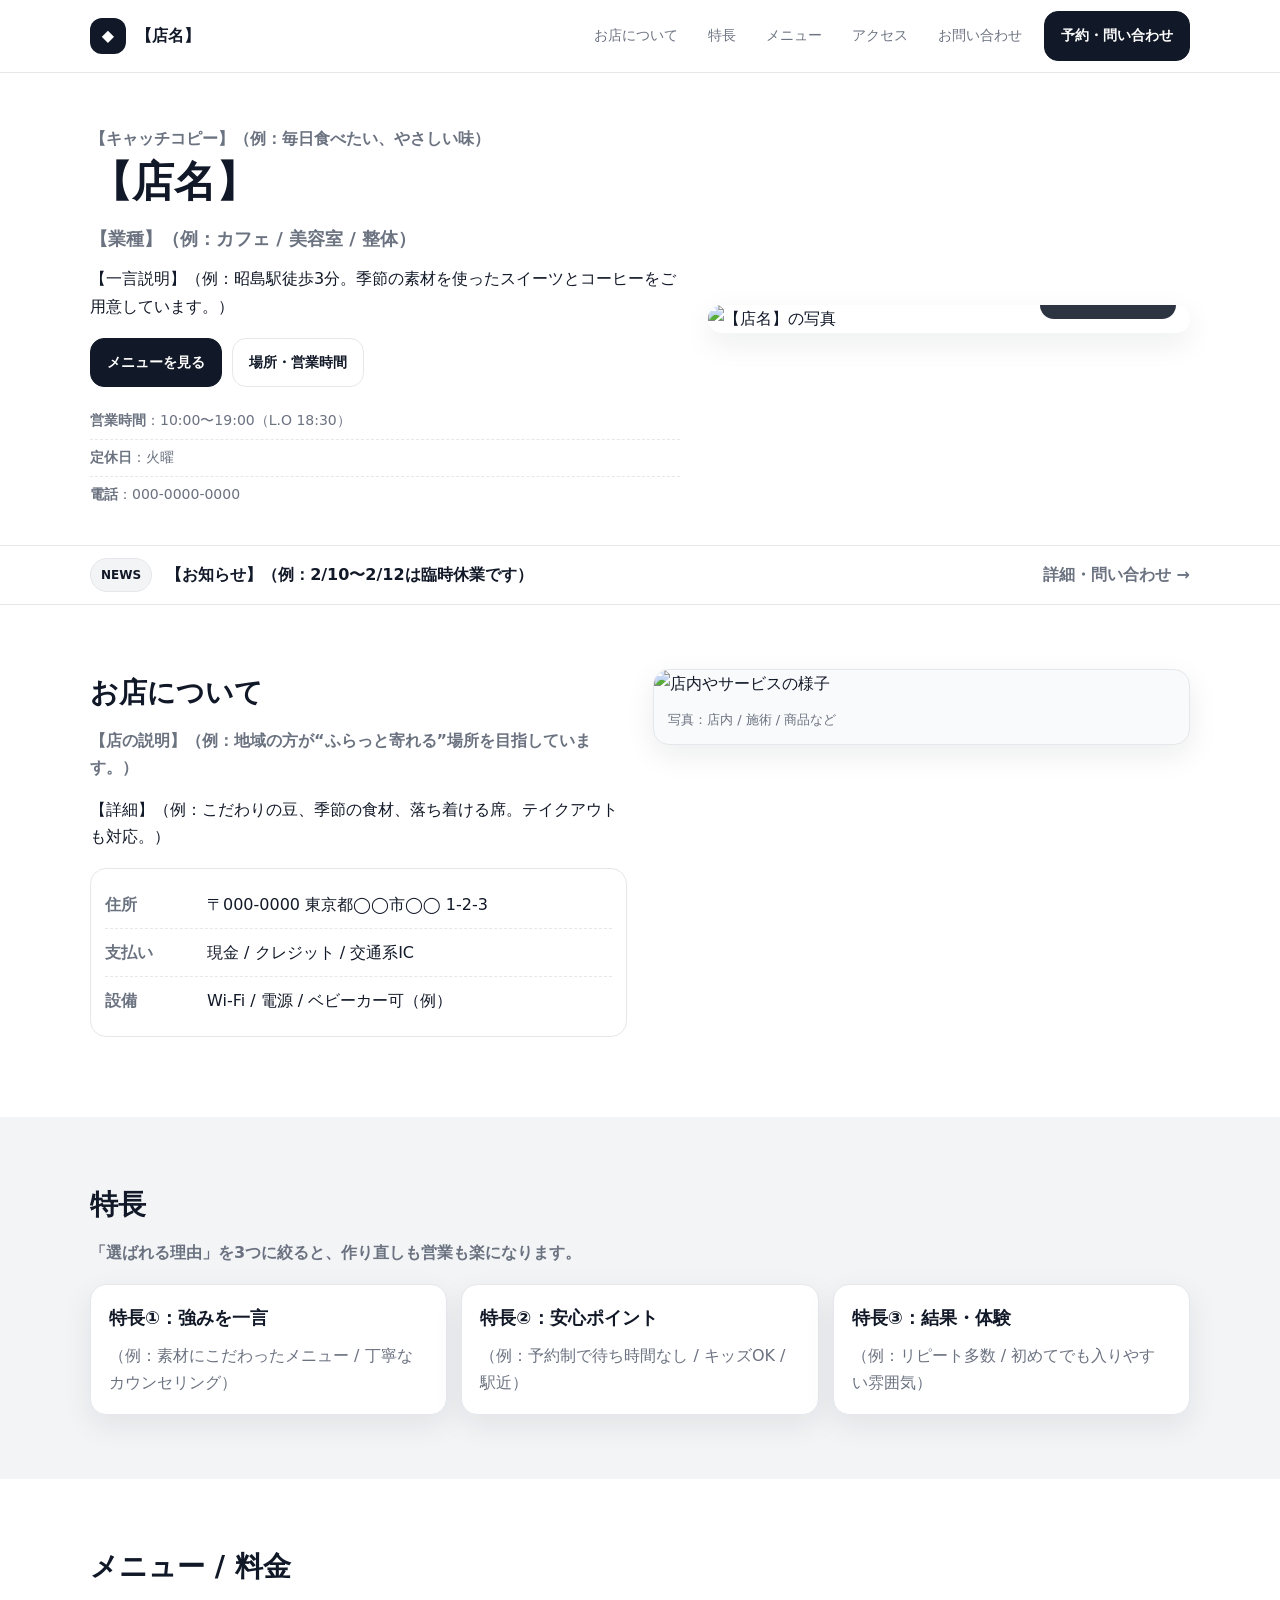
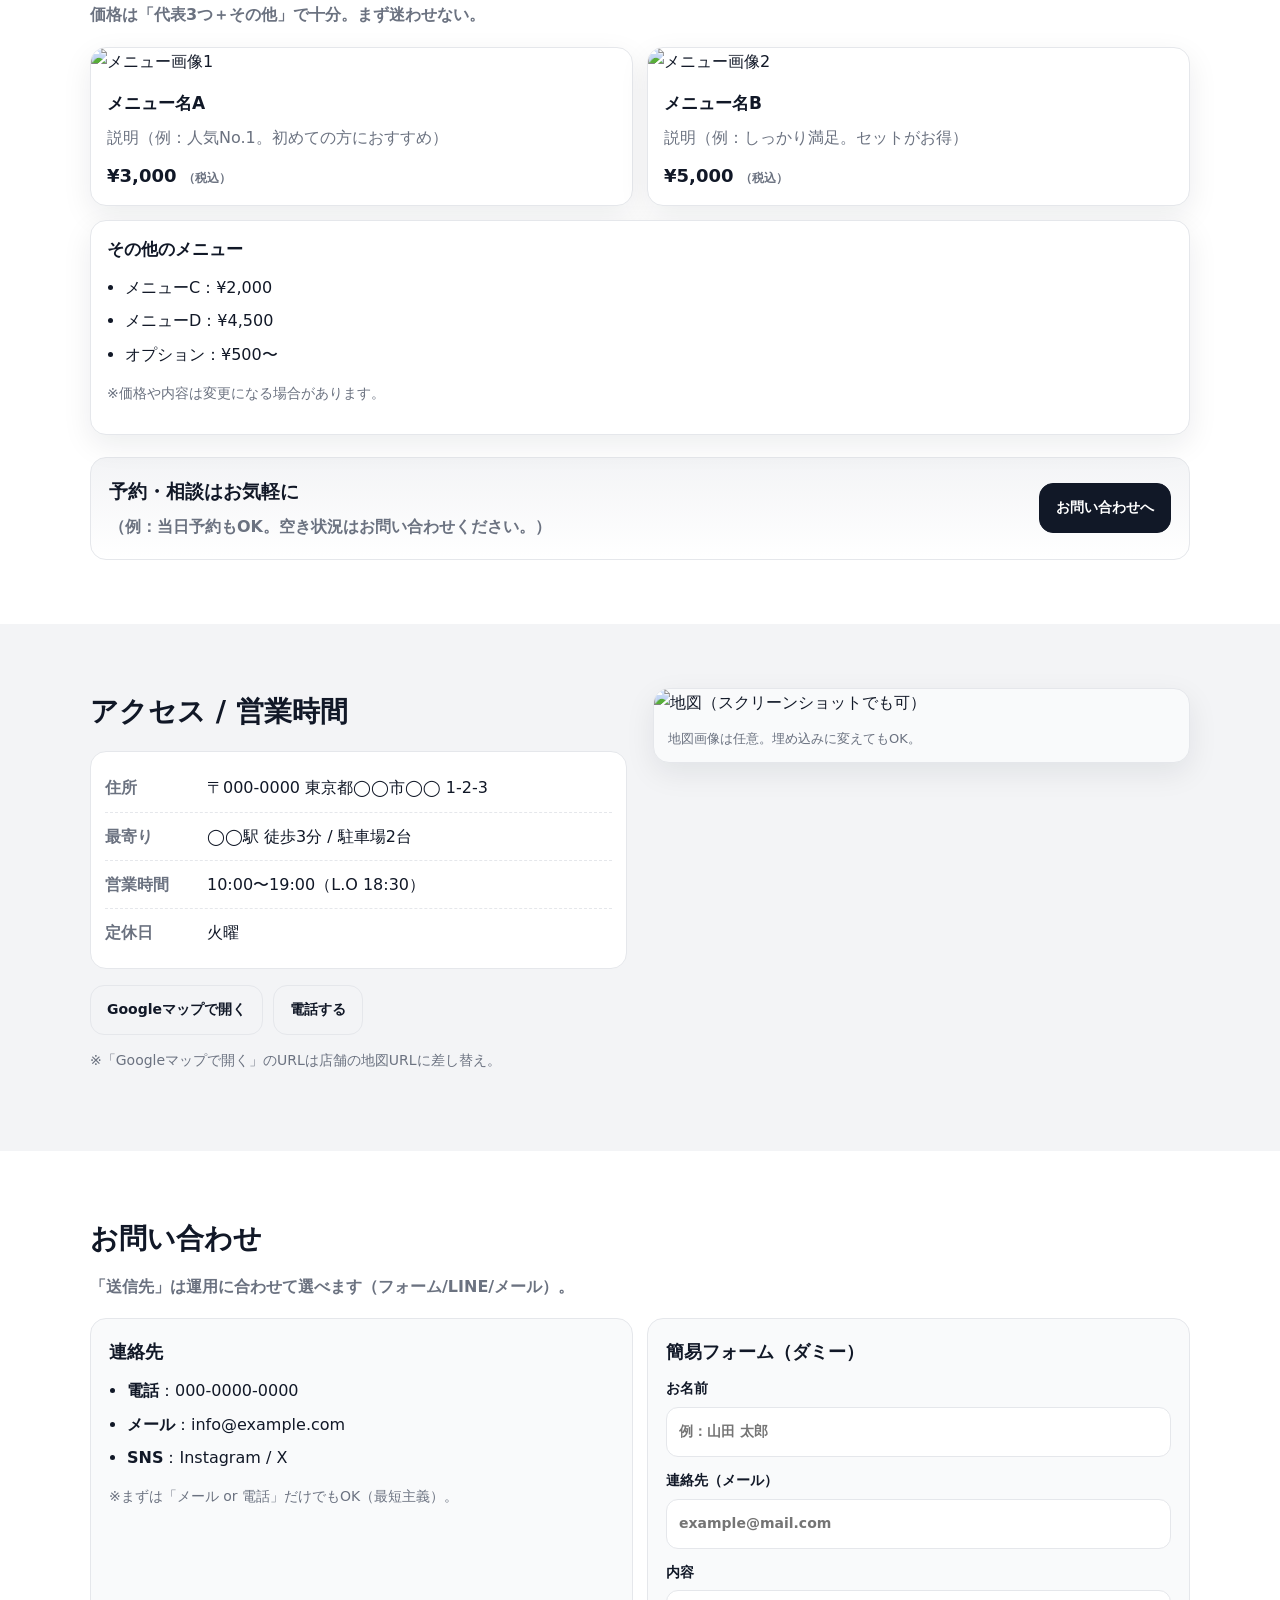
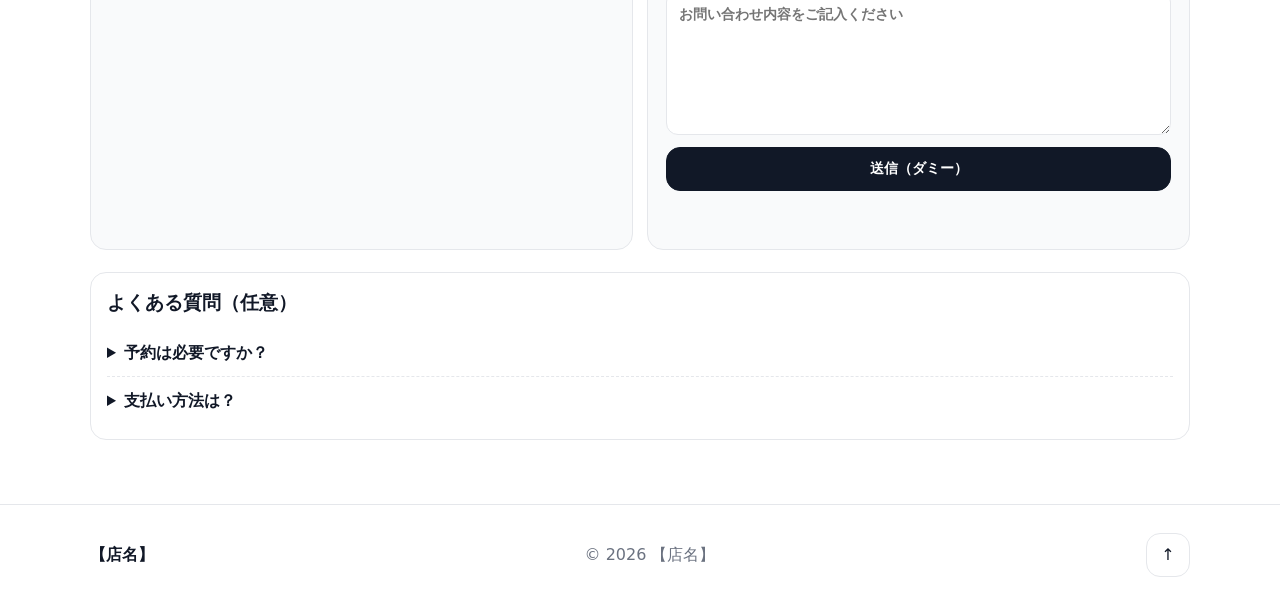
==== index.html @ d82c8470 "サイトテンプレート作成" ====
<!doctype html>
<html lang="ja">
<head>
  <meta charset="utf-8" />
  <meta name="viewport" content="width=device-width, initial-scale=1" />
  <meta name="description" content="【店名】の公式サイト。営業時間・アクセス・メニュー・お問い合わせはこちら。" />
  <title>【店名】｜公式サイト</title>

  <!-- OGP（SNS共有用） -->
  <meta property="og:title" content="【店名】｜公式サイト" />
  <meta property="og:description" content="【店名】の営業時間・アクセス・メニュー・お問い合わせはこちら。" />
  <meta property="og:type" content="website" />
  <meta property="og:image" content="img/hero.jpg" />

  <link rel="preconnect" href="https://fonts.googleapis.com">
  <!-- 使うなら：Google Fonts（任意）
  <link rel="preconnect" href="https://fonts.gstatic.com" crossorigin>
  <link href="https://fonts.googleapis.com/css2?family=Noto+Sans+JP:wght@400;600;700&display=swap" rel="stylesheet">
  -->
  <link rel="stylesheet" href="css/style.css" />
</head>

<body>
  <!-- 固定ヘッダー -->
  <header class="site-header" id="top">
    <div class="container header-inner">
      <a class="brand" href="#top" aria-label="トップへ">
        <span class="brand-mark">◆</span>
        <span class="brand-name">【店名】</span>
      </a>

      <button class="nav-toggle" type="button" aria-label="メニューを開く" aria-expanded="false" aria-controls="site-nav">
        <span class="nav-toggle-bar"></span>
        <span class="nav-toggle-bar"></span>
        <span class="nav-toggle-bar"></span>
      </button>

      <nav class="site-nav" id="site-nav" aria-label="メインナビゲーション">
        <a href="#about">お店について</a>
        <a href="#features">特長</a>
        <a href="#menu">メニュー</a>
        <a href="#access">アクセス</a>
        <a href="#contact">お問い合わせ</a>
      </nav>

      <a class="btn btn-primary header-cta" href="#contact">予約・問い合わせ</a>
    </div>
  </header>

  <main>
    <!-- ヒーロー -->
    <section class="hero">
      <div class="container hero-inner">
        <div class="hero-copy">
          <p class="hero-kicker">【キャッチコピー】（例：毎日食べたい、やさしい味）</p>
          <h1 class="hero-title">【店名】<br><span class="hero-sub">【業種】（例：カフェ / 美容室 / 整体）</span></h1>
          <p class="hero-lead">
            【一言説明】（例：昭島駅徒歩3分。季節の素材を使ったスイーツとコーヒーをご用意しています。）
          </p>

          <div class="hero-actions">
            <a class="btn btn-primary" href="#menu">メニューを見る</a>
            <a class="btn btn-ghost" href="#access">場所・営業時間</a>
          </div>

          <ul class="hero-meta">
            <li><strong>営業時間</strong>：10:00〜19:00（L.O 18:30）</li>
            <li><strong>定休日</strong>：火曜</li>
            <li><strong>電話</strong>：000-0000-0000</li>
          </ul>
        </div>

        <div class="hero-media">
          <img src="img/hero.jpg" alt="【店名】の写真" loading="eager" />
          <div class="hero-badge">
            <p class="badge-title">当日予約OK</p>
            <p class="badge-sub">（空き状況による）</p>
          </div>
        </div>
      </div>
    </section>

    <!-- お知らせ（任意） -->
    <section class="notice" aria-label="お知らせ">
      <div class="container notice-inner">
        <p class="notice-label">NEWS</p>
        <p class="notice-text">【お知らせ】（例：2/10〜2/12は臨時休業です）</p>
        <a class="notice-link" href="#contact">詳細・問い合わせ →</a>
      </div>
    </section>

    <!-- お店について -->
    <section class="section" id="about">
      <div class="container grid-2">
        <div>
          <h2 class="section-title">お店について</h2>
          <p class="section-lead">
            【店の説明】（例：地域の方が“ふらっと寄れる”場所を目指しています。）
          </p>
          <p class="section-text">
            【詳細】（例：こだわりの豆、季節の食材、落ち着ける席。テイクアウトも対応。）
          </p>

          <dl class="kv">
            <div class="kv-row">
              <dt>住所</dt>
              <dd>〒000-0000 東京都◯◯市◯◯ 1-2-3</dd>
            </div>
            <div class="kv-row">
              <dt>支払い</dt>
              <dd>現金 / クレジット / 交通系IC</dd>
            </div>
            <div class="kv-row">
              <dt>設備</dt>
              <dd>Wi-Fi / 電源 / ベビーカー可（例）</dd>
            </div>
          </dl>
        </div>

        <div class="media-card">
          <img src="img/about.jpg" alt="店内やサービスの様子" loading="lazy" />
          <p class="media-caption">写真：店内 / 施術 / 商品など</p>
        </div>
      </div>
    </section>

    <!-- 特長 -->
    <section class="section section-alt" id="features">
      <div class="container">
        <h2 class="section-title">特長</h2>
        <p class="section-lead">「選ばれる理由」を3つに絞ると、作り直しも営業も楽になります。</p>

        <div class="cards">
          <article class="card">
            <h3 class="card-title">特長①：強みを一言</h3>
            <p class="card-text">（例：素材にこだわったメニュー / 丁寧なカウンセリング）</p>
          </article>

          <article class="card">
            <h3 class="card-title">特長②：安心ポイント</h3>
            <p class="card-text">（例：予約制で待ち時間なし / キッズOK / 駅近）</p>
          </article>

          <article class="card">
            <h3 class="card-title">特長③：結果・体験</h3>
            <p class="card-text">（例：リピート多数 / 初めてでも入りやすい雰囲気）</p>
          </article>
        </div>
      </div>
    </section>

    <!-- メニュー（料金） -->
    <section class="section" id="menu">
      <div class="container">
        <h2 class="section-title">メニュー / 料金</h2>
        <p class="section-lead">価格は「代表3つ＋その他」で十分。まず迷わせない。</p>

        <div class="menu-grid">
          <article class="menu-item">
            <img src="img/menu1.jpg" alt="メニュー画像1" loading="lazy" />
            <div class="menu-body">
              <h3 class="menu-title">メニュー名A</h3>
              <p class="menu-desc">説明（例：人気No.1。初めての方におすすめ）</p>
              <p class="menu-price">¥3,000 <span class="menu-note">（税込）</span></p>
            </div>
          </article>

          <article class="menu-item">
            <img src="img/menu2.jpg" alt="メニュー画像2" loading="lazy" />
            <div class="menu-body">
              <h3 class="menu-title">メニュー名B</h3>
              <p class="menu-desc">説明（例：しっかり満足。セットがお得）</p>
              <p class="menu-price">¥5,000 <span class="menu-note">（税込）</span></p>
            </div>
          </article>

          <article class="menu-item menu-item-wide">
            <div class="menu-body">
              <h3 class="menu-title">その他のメニュー</h3>
              <ul class="list">
                <li>メニューC：¥2,000</li>
                <li>メニューD：¥4,500</li>
                <li>オプション：¥500〜</li>
              </ul>
              <p class="small">※価格や内容は変更になる場合があります。</p>
            </div>
          </article>
        </div>

        <div class="cta-band">
          <div>
            <h3 class="cta-title">予約・相談はお気軽に</h3>
            <p class="cta-text">（例：当日予約もOK。空き状況はお問い合わせください。）</p>
          </div>
          <a class="btn btn-primary" href="#contact">お問い合わせへ</a>
        </div>
      </div>
    </section>

    <!-- アクセス -->
    <section class="section section-alt" id="access">
      <div class="container grid-2">
        <div>
          <h2 class="section-title">アクセス / 営業時間</h2>

          <dl class="kv">
            <div class="kv-row">
              <dt>住所</dt>
              <dd>〒000-0000 東京都◯◯市◯◯ 1-2-3</dd>
            </div>
            <div class="kv-row">
              <dt>最寄り</dt>
              <dd>◯◯駅 徒歩3分 / 駐車場2台</dd>
            </div>
            <div class="kv-row">
              <dt>営業時間</dt>
              <dd>10:00〜19:00（L.O 18:30）</dd>
            </div>
            <div class="kv-row">
              <dt>定休日</dt>
              <dd>火曜</dd>
            </div>
          </dl>

          <div class="actions-row">
            <a class="btn btn-ghost" href="https://www.google.com/maps" target="_blank" rel="noopener">Googleマップで開く</a>
            <a class="btn btn-ghost" href="tel:00000000000">電話する</a>
          </div>

          <p class="small">※「Googleマップで開く」のURLは店舗の地図URLに差し替え。</p>
        </div>

        <div class="media-card">
          <img src="img/map.jpg" alt="地図（スクリーンショットでも可）" loading="lazy" />
          <p class="media-caption">地図画像は任意。埋め込みに変えてもOK。</p>
        </div>
      </div>
    </section>

    <!-- お問い合わせ -->
    <section class="section" id="contact">
      <div class="container">
        <h2 class="section-title">お問い合わせ</h2>
        <p class="section-lead">「送信先」は運用に合わせて選べます（フォーム/LINE/メール）。</p>

        <div class="contact-grid">
          <div class="contact-card">
            <h3 class="card-title">連絡先</h3>
            <ul class="list">
              <li><strong>電話</strong>：<a href="tel:00000000000">000-0000-0000</a></li>
              <li><strong>メール</strong>：<a href="mailto:info@example.com">info@example.com</a></li>
              <li><strong>SNS</strong>：<a href="#" target="_blank" rel="noopener">Instagram</a> / <a href="#" target="_blank" rel="noopener">X</a></li>
            </ul>
            <p class="small">※まずは「メール or 電話」だけでもOK（最短主義）。</p>
          </div>

          <div class="contact-card">
            <h3 class="card-title">簡易フォーム（ダミー）</h3>

            <!-- ここは最短テンプレ。実運用はFormspree等に差し替え推奨 -->
            <form class="form" action="#" method="post" onsubmit="return false;">
              <label>
                お名前
                <input type="text" name="name" placeholder="例：山田 太郎" autocomplete="name" />
              </label>

              <label>
                連絡先（メール）
                <input type="email" name="email" placeholder="example@mail.com" autocomplete="email" />
              </label>

              <label>
                内容
                <textarea name="message" rows="5" placeholder="お問い合わせ内容をご記入ください"></textarea>
              </label>

              <button class="btn btn-primary" type="submit" id="dummySubmit">送信（ダミー）</button>
              <p class="small" id="dummyMsg" aria-live="polite"></p>
            </form>
          </div>
        </div>

        <div class="faq">
          <h3 class="faq-title">よくある質問（任意）</h3>
          <details>
            <summary>予約は必要ですか？</summary>
            <p>（例：予約優先ですが、空きがあれば当日もご案内できます。）</p>
          </details>
          <details>
            <summary>支払い方法は？</summary>
            <p>（例：現金・クレジット・交通系ICに対応しています。）</p>
          </details>
        </div>
      </div>
    </section>
  </main>

  <footer class="site-footer">
    <div class="container footer-inner">
      <p class="footer-brand">【店名】</p>
      <p class="footer-small">© <span id="year"></span> 【店名】</p>

      <a class="back-to-top" href="#top" aria-label="トップへ戻る">↑</a>
    </div>
  </footer>

  <script src="js/main.js"></script>
</body>
</html>
---- css/style.css ----
/* =========================
   基本設定（ここだけ触れば全体の雰囲気が変わる）
========================= */
:root{
  --bg: #ffffff;
  --text: #111827;         /* gray-900 */
  --muted: #6b7280;        /* gray-500 */
  --line: #e5e7eb;         /* gray-200 */
  --card: #f9fafb;         /* gray-50  */
  --alt: #f3f4f6;          /* gray-100 */
  --primary: #111827;      /* 濃いめ：業種問わず合う */
  --primary-contrast: #ffffff;
  --radius: 16px;
  --shadow: 0 10px 30px rgba(17,24,39,.08);
  --container: 1100px;
  --header-h: 72px;

  --h1: clamp(28px, 3.3vw, 44px);
  --h2: clamp(22px, 2.2vw, 30px);
  --h3: 18px;
}

/* 任意：フォントを入れるなら */
body{
  margin:0;
  font-family: system-ui, -apple-system, "Hiragino Kaku Gothic ProN", "Noto Sans JP", Segoe UI, Roboto, Arial, sans-serif;
  color: var(--text);
  background: var(--bg);
  line-height: 1.7;
}

img{ max-width:100%; display:block; border-radius: var(--radius); }
a{ color: inherit; text-decoration: none; }
a:hover{ opacity:.85; }

.container{
  width: min(var(--container), calc(100% - 32px));
  margin: 0 auto;
}

.small{ color: var(--muted); font-size: 14px; }

/* =========================
   ヘッダー
========================= */
.site-header{
  position: sticky;
  top: 0;
  z-index: 50;
  height: var(--header-h);
  background: rgba(255,255,255,.85);
  backdrop-filter: blur(10px);
  border-bottom: 1px solid var(--line);
}

.header-inner{
  height: 100%;
  display:flex;
  align-items:center;
  gap: 16px;
}

.brand{
  display:flex;
  align-items:center;
  gap:10px;
  font-weight: 700;
}

.brand-mark{
  width: 36px;
  height: 36px;
  display:grid;
  place-items:center;
  border-radius: 12px;
  background: var(--primary);
  color: var(--primary-contrast);
}

.site-nav{
  margin-left: auto;
  display:flex;
  gap: 18px;
  align-items:center;
  color: var(--muted);
  font-size: 14px;
}
.site-nav a{ padding: 8px 6px; border-radius: 10px; }
.site-nav a:hover{ background: var(--alt); color: var(--text); opacity:1; }

.header-cta{
  display: none;
}

.nav-toggle{
  display:none;
  margin-left:auto;
  background: transparent;
  border: 1px solid var(--line);
  border-radius: 12px;
  padding: 10px;
}
.nav-toggle-bar{
  display:block;
  width: 20px;
  height: 2px;
  background: var(--text);
  margin: 4px 0;
}

/* =========================
   ボタン
========================= */
.btn{
  display:inline-flex;
  align-items:center;
  justify-content:center;
  gap: 8px;
  padding: 12px 16px;
  border-radius: 14px;
  border: 1px solid var(--line);
  font-weight: 700;
  font-size: 14px;
  transition: transform .08s ease, background .15s ease;
}
.btn:active{ transform: translateY(1px); }

.btn-primary{
  background: var(--primary);
  color: var(--primary-contrast);
  border-color: var(--primary);
}
.btn-ghost{
  background: transparent;
  color: var(--text);
}

/* =========================
   セクション共通
========================= */
.section{
  padding: 64px 0;
}
.section-alt{
  background: var(--alt);
}
.section-title{
  font-size: var(--h2);
  margin: 0 0 10px;
}
.section-lead{
  margin: 0 0 14px;
  color: var(--muted);
  font-weight: 600;
}
.section-text{
  margin: 0 0 18px;
  color: var(--text);
}

/* =========================
   ヒーロー
========================= */
.hero{
  padding: 52px 0 32px;
}
.hero-inner{
  display:grid;
  grid-template-columns: 1.1fr .9fr;
  gap: 28px;
  align-items:center;
}
.hero-kicker{
  color: var(--muted);
  font-weight: 700;
  margin: 0 0 6px;
}
.hero-title{
  font-size: var(--h1);
  line-height: 1.15;
  margin: 0 0 10px;
}
.hero-sub{
  font-weight: 700;
  color: var(--muted);
  font-size: clamp(14px, 1.5vw, 18px);
}
.hero-lead{
  margin: 0 0 18px;
  color: var(--text);
}
.hero-actions{
  display:flex;
  gap: 10px;
  flex-wrap: wrap;
  margin: 0 0 16px;
}
.hero-meta{
  list-style: none;
  padding: 0;
  margin: 0;
  color: var(--muted);
  font-size: 14px;
}
.hero-meta li{ padding: 6px 0; border-top: 1px dashed var(--line); }
.hero-meta li:first-child{ border-top: none; }

.hero-media{
  position: relative;
  box-shadow: var(--shadow);
  border-radius: var(--radius);
  overflow: hidden;
}
.hero-media img{ border-radius: 0; }

.hero-badge{
  position:absolute;
  right: 14px;
  bottom: 14px;
  background: rgba(17,24,39,.88);
  color: #fff;
  padding: 12px 14px;
  border-radius: 14px;
}
.badge-title{ margin:0; font-weight: 800; }
.badge-sub{ margin:0; font-size: 12px; opacity:.9; }

/* =========================
   お知らせ
========================= */
.notice{
  padding: 12px 0;
  border-top: 1px solid var(--line);
  border-bottom: 1px solid var(--line);
}
.notice-inner{
  display:flex;
  gap: 14px;
  align-items:center;
  flex-wrap: wrap;
}
.notice-label{
  font-weight: 800;
  font-size: 12px;
  padding: 6px 10px;
  border-radius: 999px;
  background: var(--alt);
  border: 1px solid var(--line);
  margin: 0;
}
.notice-text{ margin: 0; color: var(--text); font-weight: 600; }
.notice-link{ margin-left: auto; color: var(--muted); font-weight: 700; }

/* =========================
   2カラム・カード
========================= */
.grid-2{
  display:grid;
  grid-template-columns: 1fr 1fr;
  gap: 26px;
  align-items:start;
}

.media-card{
  background: var(--card);
  border: 1px solid var(--line);
  border-radius: var(--radius);
  box-shadow: var(--shadow);
  overflow:hidden;
}
.media-card img{ border-radius: 0; }
.media-caption{
  margin: 0;
  padding: 12px 14px;
  color: var(--muted);
  font-size: 13px;
}

.cards{
  display:grid;
  grid-template-columns: repeat(3, 1fr);
  gap: 14px;
  margin-top: 18px;
}
.card{
  background: var(--bg);
  border: 1px solid var(--line);
  border-radius: var(--radius);
  padding: 18px;
  box-shadow: var(--shadow);
}
.card-title{
  margin: 0 0 8px;
  font-size: var(--h3);
}
.card-text{
  margin: 0;
  color: var(--muted);
}

/* =========================
   メニュー
========================= */
.menu-grid{
  display:grid;
  grid-template-columns: 1fr 1fr;
  gap: 14px;
  margin-top: 18px;
}
.menu-item{
  background: var(--bg);
  border: 1px solid var(--line);
  border-radius: var(--radius);
  overflow:hidden;
  box-shadow: var(--shadow);
}
.menu-body{ padding: 14px 16px; }
.menu-title{ margin:0 0 6px; font-size: 17px; }
.menu-desc{ margin:0 0 10px; color: var(--muted); }
.menu-price{
  margin:0;
  font-weight: 900;
  font-size: 18px;
}
.menu-note{ color: var(--muted); font-size: 12px; font-weight: 700; }

.menu-item-wide{
  grid-column: 1 / -1;
  display:flex;
  align-items:center;
}

/* =========================
   CTA帯
========================= */
.cta-band{
  margin-top: 22px;
  padding: 18px;
  border-radius: var(--radius);
  border: 1px solid var(--line);
  background: linear-gradient(180deg, var(--alt), var(--bg));
  display:flex;
  align-items:center;
  justify-content: space-between;
  gap: 14px;
}
.cta-title{ margin:0 0 6px; }
.cta-text{ margin:0; color: var(--muted); font-weight: 600; }

/* =========================
   キーバリュー（住所等）
========================= */
.kv{
  border: 1px solid var(--line);
  border-radius: var(--radius);
  padding: 12px 14px;
  background: var(--bg);
}
.kv-row{
  display:grid;
  grid-template-columns: 90px 1fr;
  gap: 12px;
  padding: 10px 0;
  border-top: 1px dashed var(--line);
}
.kv-row:first-child{ border-top: none; }
.kv dt{ color: var(--muted); font-weight: 800; }
.kv dd{ margin:0; }

.actions-row{
  display:flex;
  gap: 10px;
  flex-wrap: wrap;
  margin-top: 14px;
}

/* =========================
   お問い合わせ
========================= */
.contact-grid{
  display:grid;
  grid-template-columns: 1fr 1fr;
  gap: 14px;
  margin-top: 18px;
}
.contact-card{
  background: var(--card);
  border: 1px solid var(--line);
  border-radius: var(--radius);
  padding: 18px;
}
.list{
  margin: 10px 0 0;
  padding-left: 18px;
  color: var(--text);
}
.list li{ margin: 6px 0; }

.form{
  display:grid;
  gap: 12px;
  margin-top: 10px;
}
label{
  display:grid;
  gap: 6px;
  font-weight: 700;
  color: var(--text);
  font-size: 14px;
}
input, textarea{
  width: 100%;
  box-sizing: border-box;
  padding: 12px 12px;
  border-radius: 12px;
  border: 1px solid var(--line);
  background: #fff;
  font: inherit;
}
input:focus, textarea:focus{
  outline: 2px solid rgba(17,24,39,.2);
  border-color: rgba(17,24,39,.35);
}

.faq{
  margin-top: 22px;
  border: 1px solid var(--line);
  border-radius: var(--radius);
  padding: 14px 16px;
}
.faq-title{ margin:0 0 10px; }
details{
  border-top: 1px dashed var(--line);
  padding: 10px 0;
}
details:first-of-type{ border-top: none; }
summary{
  cursor: pointer;
  font-weight: 800;
}
details p{ margin: 10px 0 0; color: var(--muted); }

/* =========================
   フッター
========================= */
.site-footer{
  padding: 28px 0;
  border-top: 1px solid var(--line);
}
.footer-inner{
  display:flex;
  align-items:center;
  justify-content: space-between;
  gap: 10px;
}
.footer-brand{ margin:0; font-weight: 900; }
.footer-small{ margin:0; color: var(--muted); }
.back-to-top{
  width: 42px;
  height: 42px;
  border-radius: 14px;
  border: 1px solid var(--line);
  display:grid;
  place-items:center;
  background: var(--bg);
}

/* =========================
   レスポンシブ
========================= */
@media (max-width: 900px){
  .hero-inner{ grid-template-columns: 1fr; }
  .grid-2{ grid-template-columns: 1fr; }
  .cards{ grid-template-columns: 1fr; }
  .menu-grid{ grid-template-columns: 1fr; }
  .contact-grid{ grid-template-columns: 1fr; }
  .header-cta{ display:inline-flex; }

  .site-nav{
    display:none;
    position:absolute;
    top: var(--header-h);
    left: 0;
    right: 0;
    background: rgba(255,255,255,.96);
    border-bottom: 1px solid var(--line);
    padding: 10px 16px;
    flex-direction: column;
    align-items: flex-start;
    gap: 6px;
  }
  .site-nav a{ width: 100%; padding: 12px; }
  .nav-toggle{ display:inline-block; }
}
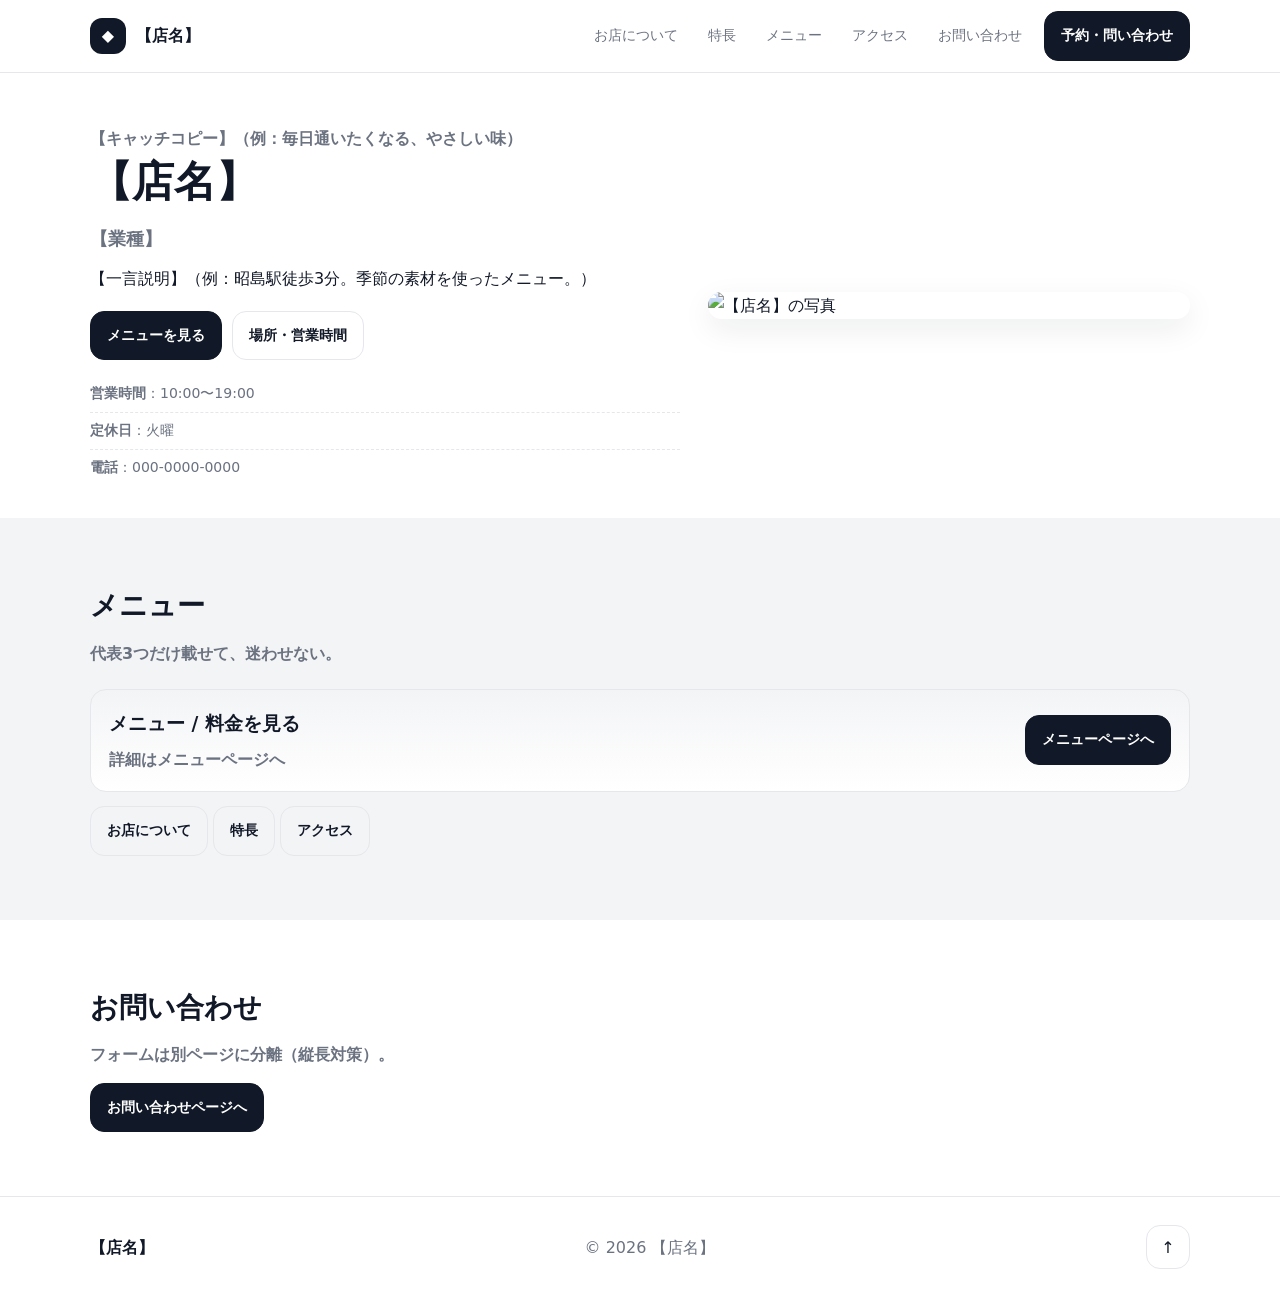
==== commit d0b646a3: "サイト改修" ====
--- a/index.html
+++ b/index.html
@@ -3,28 +3,14 @@
 <head>
   <meta charset="utf-8" />
   <meta name="viewport" content="width=device-width, initial-scale=1" />
-  <meta name="description" content="【店名】の公式サイト。営業時間・アクセス・メニュー・お問い合わせはこちら。" />
+  <meta name="description" content="【店名】の公式サイト。お店について・特長・メニュー・アクセス・お問い合わせはこちら。" />
   <title>【店名】｜公式サイト</title>
-
-  <!-- OGP（SNS共有用） -->
-  <meta property="og:title" content="【店名】｜公式サイト" />
-  <meta property="og:description" content="【店名】の営業時間・アクセス・メニュー・お問い合わせはこちら。" />
-  <meta property="og:type" content="website" />
-  <meta property="og:image" content="img/hero.jpg" />
-
-  <link rel="preconnect" href="https://fonts.googleapis.com">
-  <!-- 使うなら：Google Fonts（任意）
-  <link rel="preconnect" href="https://fonts.gstatic.com" crossorigin>
-  <link href="https://fonts.googleapis.com/css2?family=Noto+Sans+JP:wght@400;600;700&display=swap" rel="stylesheet">
-  -->
   <link rel="stylesheet" href="css/style.css" />
 </head>
-
 <body>
-  <!-- 固定ヘッダー -->
   <header class="site-header" id="top">
     <div class="container header-inner">
-      <a class="brand" href="#top" aria-label="トップへ">
+      <a class="brand" href="index.html" aria-label="トップへ">
         <span class="brand-mark">◆</span>
         <span class="brand-name">【店名】</span>
       </a>
@@ -36,35 +22,32 @@
       </button>
 
       <nav class="site-nav" id="site-nav" aria-label="メインナビゲーション">
-        <a href="#about">お店について</a>
-        <a href="#features">特長</a>
-        <a href="#menu">メニュー</a>
-        <a href="#access">アクセス</a>
-        <a href="#contact">お問い合わせ</a>
+        <a href="about.html">お店について</a>
+        <a href="features.html">特長</a>
+        <a href="menu.html">メニュー</a>
+        <a href="access.html">アクセス</a>
+        <a href="contact.html">お問い合わせ</a>
       </nav>
 
-      <a class="btn btn-primary header-cta" href="#contact">予約・問い合わせ</a>
+      <a class="btn btn-primary header-cta" href="contact.html">予約・問い合わせ</a>
     </div>
   </header>
 
   <main>
-    <!-- ヒーロー -->
     <section class="hero">
       <div class="container hero-inner">
         <div class="hero-copy">
-          <p class="hero-kicker">【キャッチコピー】（例：毎日食べたい、やさしい味）</p>
-          <h1 class="hero-title">【店名】<br><span class="hero-sub">【業種】（例：カフェ / 美容室 / 整体）</span></h1>
-          <p class="hero-lead">
-            【一言説明】（例：昭島駅徒歩3分。季節の素材を使ったスイーツとコーヒーをご用意しています。）
-          </p>
+          <p class="hero-kicker">【キャッチコピー】（例：毎日通いたくなる、やさしい味）</p>
+          <h1 class="hero-title">【店名】<br><span class="hero-sub">【業種】</span></h1>
+          <p class="hero-lead">【一言説明】（例：昭島駅徒歩3分。季節の素材を使ったメニュー。）</p>
 
           <div class="hero-actions">
-            <a class="btn btn-primary" href="#menu">メニューを見る</a>
-            <a class="btn btn-ghost" href="#access">場所・営業時間</a>
+            <a class="btn btn-primary" href="menu.html">メニューを見る</a>
+            <a class="btn btn-ghost" href="access.html">場所・営業時間</a>
           </div>
 
           <ul class="hero-meta">
-            <li><strong>営業時間</strong>：10:00〜19:00（L.O 18:30）</li>
+            <li><strong>営業時間</strong>：10:00〜19:00</li>
             <li><strong>定休日</strong>：火曜</li>
             <li><strong>電話</strong>：000-0000-0000</li>
           </ul>
@@ -72,225 +55,35 @@
 
         <div class="hero-media">
           <img src="img/hero.jpg" alt="【店名】の写真" loading="eager" />
-          <div class="hero-badge">
-            <p class="badge-title">当日予約OK</p>
-            <p class="badge-sub">（空き状況による）</p>
-          </div>
         </div>
       </div>
     </section>
 
-    <!-- お知らせ（任意） -->
-    <section class="notice" aria-label="お知らせ">
-      <div class="container notice-inner">
-        <p class="notice-label">NEWS</p>
-        <p class="notice-text">【お知らせ】（例：2/10〜2/12は臨時休業です）</p>
-        <a class="notice-link" href="#contact">詳細・問い合わせ →</a>
-      </div>
-    </section>
-
-    <!-- お店について -->
-    <section class="section" id="about">
-      <div class="container grid-2">
-        <div>
-          <h2 class="section-title">お店について</h2>
-          <p class="section-lead">
-            【店の説明】（例：地域の方が“ふらっと寄れる”場所を目指しています。）
-          </p>
-          <p class="section-text">
-            【詳細】（例：こだわりの豆、季節の食材、落ち着ける席。テイクアウトも対応。）
-          </p>
-
-          <dl class="kv">
-            <div class="kv-row">
-              <dt>住所</dt>
-              <dd>〒000-0000 東京都◯◯市◯◯ 1-2-3</dd>
-            </div>
-            <div class="kv-row">
-              <dt>支払い</dt>
-              <dd>現金 / クレジット / 交通系IC</dd>
-            </div>
-            <div class="kv-row">
-              <dt>設備</dt>
-              <dd>Wi-Fi / 電源 / ベビーカー可（例）</dd>
-            </div>
-          </dl>
+    <section class="section section-alt">
+      <div class="container">
+        <h2 class="section-title">メニュー</h2>
+        <p class="section-lead">代表3つだけ載せて、迷わせない。</p>
+        <div class="cta-band">
+          <div>
+            <h3 class="cta-title">メニュー / 料金を見る</h3>
+            <p class="cta-text">詳細はメニューページへ</p>
+          </div>
+          <a class="btn btn-primary" href="menu.html">メニューページへ</a>
         </div>
 
-        <div class="media-card">
-          <img src="img/about.jpg" alt="店内やサービスの様子" loading="lazy" />
-          <p class="media-caption">写真：店内 / 施術 / 商品など</p>
+        <div style="margin-top:14px;">
+          <a class="btn btn-ghost" href="about.html">お店について</a>
+          <a class="btn btn-ghost" href="features.html">特長</a>
+          <a class="btn btn-ghost" href="access.html">アクセス</a>
         </div>
       </div>
     </section>
 
-    <!-- 特長 -->
-    <section class="section section-alt" id="features">
-      <div class="container">
-        <h2 class="section-title">特長</h2>
-        <p class="section-lead">「選ばれる理由」を3つに絞ると、作り直しも営業も楽になります。</p>
-
-        <div class="cards">
-          <article class="card">
-            <h3 class="card-title">特長①：強みを一言</h3>
-            <p class="card-text">（例：素材にこだわったメニュー / 丁寧なカウンセリング）</p>
-          </article>
-
-          <article class="card">
-            <h3 class="card-title">特長②：安心ポイント</h3>
-            <p class="card-text">（例：予約制で待ち時間なし / キッズOK / 駅近）</p>
-          </article>
-
-          <article class="card">
-            <h3 class="card-title">特長③：結果・体験</h3>
-            <p class="card-text">（例：リピート多数 / 初めてでも入りやすい雰囲気）</p>
-          </article>
-        </div>
-      </div>
-    </section>
-
-    <!-- メニュー（料金） -->
-    <section class="section" id="menu">
-      <div class="container">
-        <h2 class="section-title">メニュー / 料金</h2>
-        <p class="section-lead">価格は「代表3つ＋その他」で十分。まず迷わせない。</p>
-
-        <div class="menu-grid">
-          <article class="menu-item">
-            <img src="img/menu1.jpg" alt="メニュー画像1" loading="lazy" />
-            <div class="menu-body">
-              <h3 class="menu-title">メニュー名A</h3>
-              <p class="menu-desc">説明（例：人気No.1。初めての方におすすめ）</p>
-              <p class="menu-price">¥3,000 <span class="menu-note">（税込）</span></p>
-            </div>
-          </article>
-
-          <article class="menu-item">
-            <img src="img/menu2.jpg" alt="メニュー画像2" loading="lazy" />
-            <div class="menu-body">
-              <h3 class="menu-title">メニュー名B</h3>
-              <p class="menu-desc">説明（例：しっかり満足。セットがお得）</p>
-              <p class="menu-price">¥5,000 <span class="menu-note">（税込）</span></p>
-            </div>
-          </article>
-
-          <article class="menu-item menu-item-wide">
-            <div class="menu-body">
-              <h3 class="menu-title">その他のメニュー</h3>
-              <ul class="list">
-                <li>メニューC：¥2,000</li>
-                <li>メニューD：¥4,500</li>
-                <li>オプション：¥500〜</li>
-              </ul>
-              <p class="small">※価格や内容は変更になる場合があります。</p>
-            </div>
-          </article>
-        </div>
-
-        <div class="cta-band">
-          <div>
-            <h3 class="cta-title">予約・相談はお気軽に</h3>
-            <p class="cta-text">（例：当日予約もOK。空き状況はお問い合わせください。）</p>
-          </div>
-          <a class="btn btn-primary" href="#contact">お問い合わせへ</a>
-        </div>
-      </div>
-    </section>
-
-    <!-- アクセス -->
-    <section class="section section-alt" id="access">
-      <div class="container grid-2">
-        <div>
-          <h2 class="section-title">アクセス / 営業時間</h2>
-
-          <dl class="kv">
-            <div class="kv-row">
-              <dt>住所</dt>
-              <dd>〒000-0000 東京都◯◯市◯◯ 1-2-3</dd>
-            </div>
-            <div class="kv-row">
-              <dt>最寄り</dt>
-              <dd>◯◯駅 徒歩3分 / 駐車場2台</dd>
-            </div>
-            <div class="kv-row">
-              <dt>営業時間</dt>
-              <dd>10:00〜19:00（L.O 18:30）</dd>
-            </div>
-            <div class="kv-row">
-              <dt>定休日</dt>
-              <dd>火曜</dd>
-            </div>
-          </dl>
-
-          <div class="actions-row">
-            <a class="btn btn-ghost" href="https://www.google.com/maps" target="_blank" rel="noopener">Googleマップで開く</a>
-            <a class="btn btn-ghost" href="tel:00000000000">電話する</a>
-          </div>
-
-          <p class="small">※「Googleマップで開く」のURLは店舗の地図URLに差し替え。</p>
-        </div>
-
-        <div class="media-card">
-          <img src="img/map.jpg" alt="地図（スクリーンショットでも可）" loading="lazy" />
-          <p class="media-caption">地図画像は任意。埋め込みに変えてもOK。</p>
-        </div>
-      </div>
-    </section>
-
-    <!-- お問い合わせ -->
-    <section class="section" id="contact">
+    <section class="section">
       <div class="container">
         <h2 class="section-title">お問い合わせ</h2>
-        <p class="section-lead">「送信先」は運用に合わせて選べます（フォーム/LINE/メール）。</p>
-
-        <div class="contact-grid">
-          <div class="contact-card">
-            <h3 class="card-title">連絡先</h3>
-            <ul class="list">
-              <li><strong>電話</strong>：<a href="tel:00000000000">000-0000-0000</a></li>
-              <li><strong>メール</strong>：<a href="mailto:info@example.com">info@example.com</a></li>
-              <li><strong>SNS</strong>：<a href="#" target="_blank" rel="noopener">Instagram</a> / <a href="#" target="_blank" rel="noopener">X</a></li>
-            </ul>
-            <p class="small">※まずは「メール or 電話」だけでもOK（最短主義）。</p>
-          </div>
-
-          <div class="contact-card">
-            <h3 class="card-title">簡易フォーム（ダミー）</h3>
-
-            <!-- ここは最短テンプレ。実運用はFormspree等に差し替え推奨 -->
-            <form class="form" action="#" method="post" onsubmit="return false;">
-              <label>
-                お名前
-                <input type="text" name="name" placeholder="例：山田 太郎" autocomplete="name" />
-              </label>
-
-              <label>
-                連絡先（メール）
-                <input type="email" name="email" placeholder="example@mail.com" autocomplete="email" />
-              </label>
-
-              <label>
-                内容
-                <textarea name="message" rows="5" placeholder="お問い合わせ内容をご記入ください"></textarea>
-              </label>
-
-              <button class="btn btn-primary" type="submit" id="dummySubmit">送信（ダミー）</button>
-              <p class="small" id="dummyMsg" aria-live="polite"></p>
-            </form>
-          </div>
-        </div>
-
-        <div class="faq">
-          <h3 class="faq-title">よくある質問（任意）</h3>
-          <details>
-            <summary>予約は必要ですか？</summary>
-            <p>（例：予約優先ですが、空きがあれば当日もご案内できます。）</p>
-          </details>
-          <details>
-            <summary>支払い方法は？</summary>
-            <p>（例：現金・クレジット・交通系ICに対応しています。）</p>
-          </details>
-        </div>
+        <p class="section-lead">フォームは別ページに分離（縦長対策）。</p>
+        <a class="btn btn-primary" href="contact.html">お問い合わせページへ</a>
       </div>
     </section>
   </main>
@@ -299,7 +92,6 @@
     <div class="container footer-inner">
       <p class="footer-brand">【店名】</p>
       <p class="footer-small">© <span id="year"></span> 【店名】</p>
-
       <a class="back-to-top" href="#top" aria-label="トップへ戻る">↑</a>
     </div>
   </footer>
